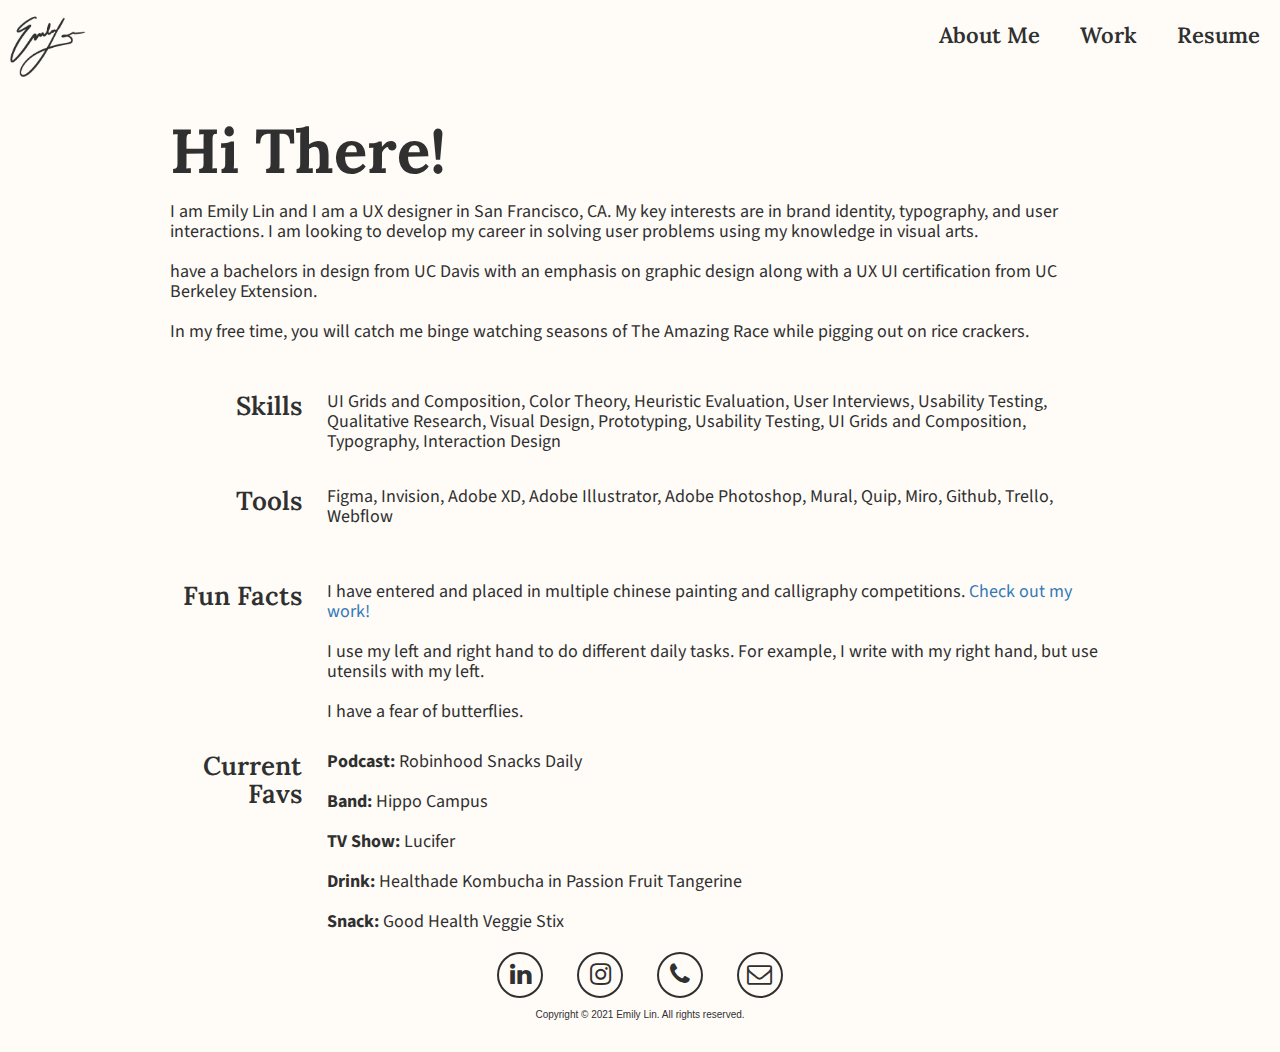
==== about.html @ 2dbc1e43 "1.14" ====
<!DOCTYPE html>
<html lang="en">
<head>
    <meta charset="UTF-8">
    <meta name="viewport" content="width=device-width, initial-scale=1.0">
    <title>Home</title>
    <link rel="stylesheet" href="https://maxcdn.bootstrapcdn.com/bootstrap/3.4.1/css/bootstrap.min.css">
    <link rel="preconnect" href="https://fonts.gstatic.com"> 
    <link href="https://fonts.googleapis.com/css2?family=Lora:ital,wght@0,500;0,600;0,700;1,400;1,500;1,600;1,700&family=Source+Sans+Pro:ital,wght@0,300;0,400;0,600;0,700;1,200;1,300;1,400;1,600;1,700&display=swap" rel="stylesheet">
    <link href="https://maxcdn.bootstrapcdn.com/font-awesome/4.6.3/css/font-awesome.min.css" rel="stylesheet">
    <link href="css/case.css" rel="stylesheet" type="text/css">
    <link rel="icon" href="./Images/LogoFFFCF8.png">
</head>

<body>

<nav>
    <a href="index.html">
        <img src="./Images/Logo303030.png" height="90">
     </a>
        <ul>
            <li><a href="about.html">About Me</a></li>
            <li><a href="work.html">Work</a></li>
            <li><a href="resume.html">Resume</a></li>
        </ul>
 </nav>

 <div class="container-fluid">
     <!---->
    <div class= "section">
  
            <h1>Hi There!</h1>
            <h3>I am Emily Lin and I am a UX designer in San Francisco, CA. My key interests are in brand identity, typography, and user interactions. I am looking to develop my career in solving user problems using my knowledge in visual arts. 
            </h3>
            <h3>have a bachelors in design from UC Davis with an emphasis on graphic design along with a UX UI certification from UC Berkeley Extension.
            </h3>
            <h3>In my free time, you will catch me binge watching seasons of The Amazing Race while pigging out on rice crackers. 
            </h3>
        
    </div>


    <div class= "section">
        <div class="col-sm-2">
            <h2>Skills</h2>
        </div>
        <div class="col-sm-10">
            <h3>UI Grids and Composition, Color Theory, Heuristic Evaluation, User Interviews, Usability Testing, Qualitative Research, Visual Design, Prototyping, Usability Testing, UI Grids and Composition, Typography, Interaction Design
            </h3>
        </div>
    </div>

    <div class= "section">
        <div class="col-sm-2">
            <h2>Tools</h2>
        </div>
        <div class="col-sm-10">
            <h3>Figma, Invision, Adobe XD, Adobe Illustrator, Adobe Photoshop, Mural, Quip, Miro, Github, Trello, Webflow
            </h3>
        </div>
    </div>

    <div class= "section">
        <div class="col-sm-2">
            <h2>Fun Facts</h2>
        </div>
        <div class="col-sm-10">
            <h3>I have entered and placed in multiple chinese painting and calligraphy competitions. 
                <a class="artLink" href="artwork.html">  Check out my work!</a>
            </h3>
                <h3>I use my left and right hand to do different daily tasks. For example, I write with my right hand, but use utensils with my left.</h2>
                <h3>I have a fear of butterflies.</h2>
            </div>
    </div>

    <div class= "section">
        <div class="col-sm-2">
                <h2>Current Favs</h2>
            </div>
            <div class="col-sm-10">
                <h3><b>Podcast:</b> Robinhood Snacks Daily</h3>
                <h3><b>Band:</b> Hippo Campus</h3>
                <h3><b>TV Show:</b> Lucifer </h3>
                <h3><b>Drink:</b> Healthade Kombucha in Passion Fruit Tangerine</h3>
                <h3><b>Snack:</b> Good Health Veggie Stix</h3>
            </div>
    </div>
</div>

<footer>
    <div class="social">
      <ul>
        <li class="icon">
          <button class="border"><a href="https://www.linkedin.com/in/emliylin19/"><i class="fa fa-linkedin"></i></button></a>
        </li>
        <li class="icon">
          <button class="border"><a href="https://www.instagram.com/randemdoodles/"><i class="fa fa-instagram"></i></button></a>
        </li>
        <li class="icon">
            <button class="border"><a href="tel:510-386-0352"><i class="fa fa-phone"></i></button></a>
        </li>
        <li class="icon">
            <button class="border"> <a href="mailto:lin.emily.y@gmail.com"><i class="fa fa-envelope-o"></i></button></a>
          </li>
      </ul>
    </div>  
    <div class="copyright">
            <p>Copyright © 2021 Emily Lin. All rights reserved.</p>
    </div>
</footer>

</body>
</html>
---- css/case.css ----
body {
    background-color:#FFFCF8;
    padding: 0;
}

nav {
    width:100%;
}

nav ul {
    list-style-type: none;
    margin: 0;
    display: flex;
    float: right;
}

nav li {
    font-family: 'Lora', serif;
    font-weight: 600;
    list-style-type: none;
    padding: 20px;
    font-size: 22px;
}

nav li a {
    text-decoration: none;
    color:#303030;
}

nav li a:hover {
    color:#7A3324;
    transition:0.3s;
    text-decoration: none; 
}

nav li a:visited {
    color:#7A3324;
    font-size: 20px;
}

nav ul li {
    transition: ease .3s;
}
  
nav ul:hover > li {
    opacity: 0.5;
}
  
nav ul:hover > li:hover {
    opacity: 1;
}

h1 {
    font-family: 'Lora', serif;
    font-size: 62px;
    font-weight: 700;
    color: #303030;
    line-height: 62px;
}

h2 {
    font-family: 'Lora', serif;
    font-size: 26px;
    font-weight: 600;
    color: #303030;
    line-height: 28px;
    padding-right:10px;
}

h3 {
    font-family: 'Source Sans Pro', sans-serif;
    font-size: 18px;
    font-weight: 400;
    color: #303030;
    line-height: 20px;
}

h4 {
    font-family: 'Source Sans Pro', sans-serif;
    font-size: 18px;
    font-weight:600;
    color:#303030;
    padding-top:12px;
}

h5 {
    font-family: 'Lora', serif;
    font-size: 20px;
    font-weight: 500;
    color: #7A3324;
    width:90%;
    line-height:24px;
    padding: 0 0 0 20px;
}

h6 {
    font-family: 'Source Sans Pro', sans-serif;
    font-style: italic;
    font-size: 14px;
    font-weight: 300;
    color: #303030;
    padding: 0 0 0 20px;
}

.container-fluid {
    width:75%;
    padding: 0 10px 0 10px;
}

.section {
    padding: 10px 0 10px 0;
}

.overviewList {
    display:block;
}

.deliverables, .insightList  { 
    font-family: 'Source Sans Pro', sans-serif;
    font-style: italic;
    font-size: 18px;
    font-weight:400;
    list-style-type: none;
    text-align: left;
    margin:0;
}

.col-sm-2 {
    text-align:right;
    padding-left:0;
}

.col-sm-4 {
    margin:0;
    padding:0;
    padding-left:15px;
}

.col-sm-6 {
    width:60%;
}

.col-sm-10 {
    padding:0;
    min-height:95px;
}

.centerImgtop1 {
    margin-right: auto;
    margin-left:auto;
    display:block;
    width: 40%;
    padding-top:20px;
    box-shadow: 10px 10px 10px #D6D4D1;
    -moz-box-shadow: 10px 10px 10px #D6D4D1;
    -webkit-box-shadow: 10px 10px 10px #D6D4D1;
    -khtml-box-shadow: 10px 10px 10px #D6D4D1;
}

.centerImgtop {
    display:block;
    margin-right: auto;
    margin-left:auto;
    width: 60%;
    padding-top:20px;
    box-shadow: 10px 10px 10px #D6D4D1;
    -moz-box-shadow: 10px 10px 10px #D6D4D1;
    -webkit-box-shadow: 10px 10px 10px #D6D4D1;
    -khtml-box-shadow: 10px 10px 10px #D6D4D1;
}

.centerImg {
    display:block;
    text-align: center;
    margin-right: auto;
    margin-left:auto;
    width: 80%;
    box-shadow: 10px 10px 10px #D6D4D1;
    -moz-box-shadow: 10px 10px 10px #D6D4D1;
    -webkit-box-shadow: 10px 10px 10px #D6D4D1;
    -khtml-box-shadow: 10px 10px 10px #D6D4D1;
}

.centerImgBlock {
    margin-right: auto;
    margin-left:auto;
    display:block;
    width: 80%;
}

.centerImg img {
    justify-content: center;
}

.centerImg3 {
    width:32%;
    padding:0 0 0 0 0px;
}

.centerImg2 {
    margin-right: auto;
    margin-left:auto;
    display:block;
    max-width: 90%;
    max-height:800px;
    padding:0 0 0 20px;
}

.noPadding {
    font-family: 'Source Sans Pro', sans-serif;
    font-style: italic;
    font-size: 18px;
    font-weight:400;
    margin:0;
    padding:0;
}

.insightList {
    list-style-type: none;
    text-align: left;
    margin:0;
    padding-left:32px;
    font-size: 18px;
}

.bottomNav {
    display: table;
    text-align: center;
    padding: 16px 0 16px 0;
    margin:auto;
}
  
.bottomNav ul {
    text-align: center;
    padding:0px;
}
  
.bottomNav li {
    display: inline-block;
    list-style-type: none;
    margin-left: 20px;
    margin-right: 20px;
    padding:0px;
    text-align: center;
}

.bottomIcon {
    width: 32px;
    height: 32px;
}

.bottomIcon .border {
    background: transparent;
    outline: none;
    color:#303030;
    width: 32px;
    height: 32px;
    -webkit-border-radius: 100px;
    -moz-border-radius: 100px;
    border-radius: 100px;
    border: 2px solid #303030;
    transition: all .2s ease-in-out;
}

.bottomIcon .border:hover {
    background: transparent;
    border-color: #7A3324;
    color: #7A3324;
}
  
.bottomNav ul li {
    transition: ease .3s;
}
  
.bottomNav ul:hover > li {
    opacity: 0.5;
}
  
.bottomNav ul:hover > li:hover {
    opacity: 1;
}

.fa-chevron-up, .fa-chevron-right, .fa-chevron-left{
    color: #303030;
    font-size: 18px;
}

.fa-chevron-up:hover, .fa-chevron-right:hover, .fa-chevron-left:hover {
    color: #7A3324;
    font-size: 18px;
}

.feature {
    width:100%;
    display:flex;
    flex-direction: row;
    position: relative;
    justify-content: center;
    margin-left:auto;
    margin-right:auto;
    background-color: #D6D4D1;
}

.workIcon {
    display:flex;
    flex-direction: column;
    margin: 0 10px 0 10px;
}

footer {
    display: table;
    text-align: center;
    margin-left: auto;
    margin-right: auto;
    padding:10px;
}

.social {
    display: table;
}
  
.social ul {
    text-align: center;
    padding:0px;
    margin: 0 auto;
}
  
.social li {
    display: inline-block;
    list-style-type: none;
    margin-left: 15px;
    margin-right: 15px;
    padding:0px;
}
  
.icon {
    width: 46px;
    height: 46px;
}
  
.icon .border {
    background: transparent;
    outline: none;
    color:#303030;
    width: 46px;
    height: 46px;
    -webkit-border-radius: 100px;
    -moz-border-radius: 100px;
    border-radius: 100px;
    border: 2px solid #303030;
    transition: all .2s ease-in-out;
}
  
.icon .border:hover {
    background: transparent;
    border-color: #7A3324;
    color: #7A3324;
}
  
.fa.fa-linkedin, .fa.fa-instagram, .fa.fa-phone,.fa.fa-envelope-o {
    font-size: 25px;
    color:#303030;
}

.fa.fa-linkedin:hover, .fa.fa-instagram:hover, .fa.fa-phone:hover,.fa.fa-envelope-o:hover {
    font-size: 25px;
    color: #7A3324;
}
 
.social ul li {
    transition: ease .3s;
}
  
.social ul:hover > li {
    opacity: 0.5;
}
  
.social ul:hover > li:hover {
    opacity: 1;
}

.copyright {
    font-family: 'Lato', sans-serif;
    font-size: x-small;
    color: #303030;
    padding:10px;
}

.modal {
    display: none; 
    position: fixed;
    z-index: 1; 
    padding-top: 100px; 
    left: 0;
    top: 0;
    width: 100%;
    height: 100%; 
    overflow: scroll;
    background-color: #303030;
}
  
.modal-content {
    margin: auto;
    display: block;
    max-width:90%;
    max-height:90%;
}
  
#caption {
    margin: auto;
    display: block;
    width: 80%;
    max-width: 700px;
    text-align: center;
    color: #FFFCF9;
    padding: 10px 0;
    height: 150px;
}

.modal-content, #caption {
    animation-name: zoom;
    animation-duration: 0.6s;
}
  
@keyframes zoom {
    from {transform:scale(0)}
    to {transform:scale(1)}
}
  
.close {
    position: absolute;
    top: 15px;
    right: 35px;
    color: #FFFCF9;
    font-size: 32px;
    font-weight: bold;
    transition: 0.3s;
}
  
.close:hover, .close:focus {
    color: #FFFCF9;
    text-decoration: none;
} 

@media only screen and (max-width: 1010px) {   
    .centerImg3 {
        width:30%;
        margin-left:10px;
    }
}

@media only screen and (max-width: 930px) {

    .col-sm-2 {
        text-align:left;
        padding:0;
    }
    
    .col-sm-10 {
        width:100%;
    }
}

@media only screen and (max-width: 767px) {

    .col-sm-2 {
        text-align:left;
    }
}

@media only screen and (max-width: 745px) {   
    .col-sm-6 {
        width:100%;
    }
}

@media only screen and (max-width: 550px) {
    nav {
        display:flex;
        float:right;
    }

    .centerImgtop {
        width:95%;
    }

    .overviewList {
        display:flex;
    }

    .centerImg {
        margin-right: auto;
        margin-left:auto;
        display:block;
        width: 90%;
        padding:20px;
    }

    .centerImg3 {
        width:32%;
        margin-left:0px;
    }
}
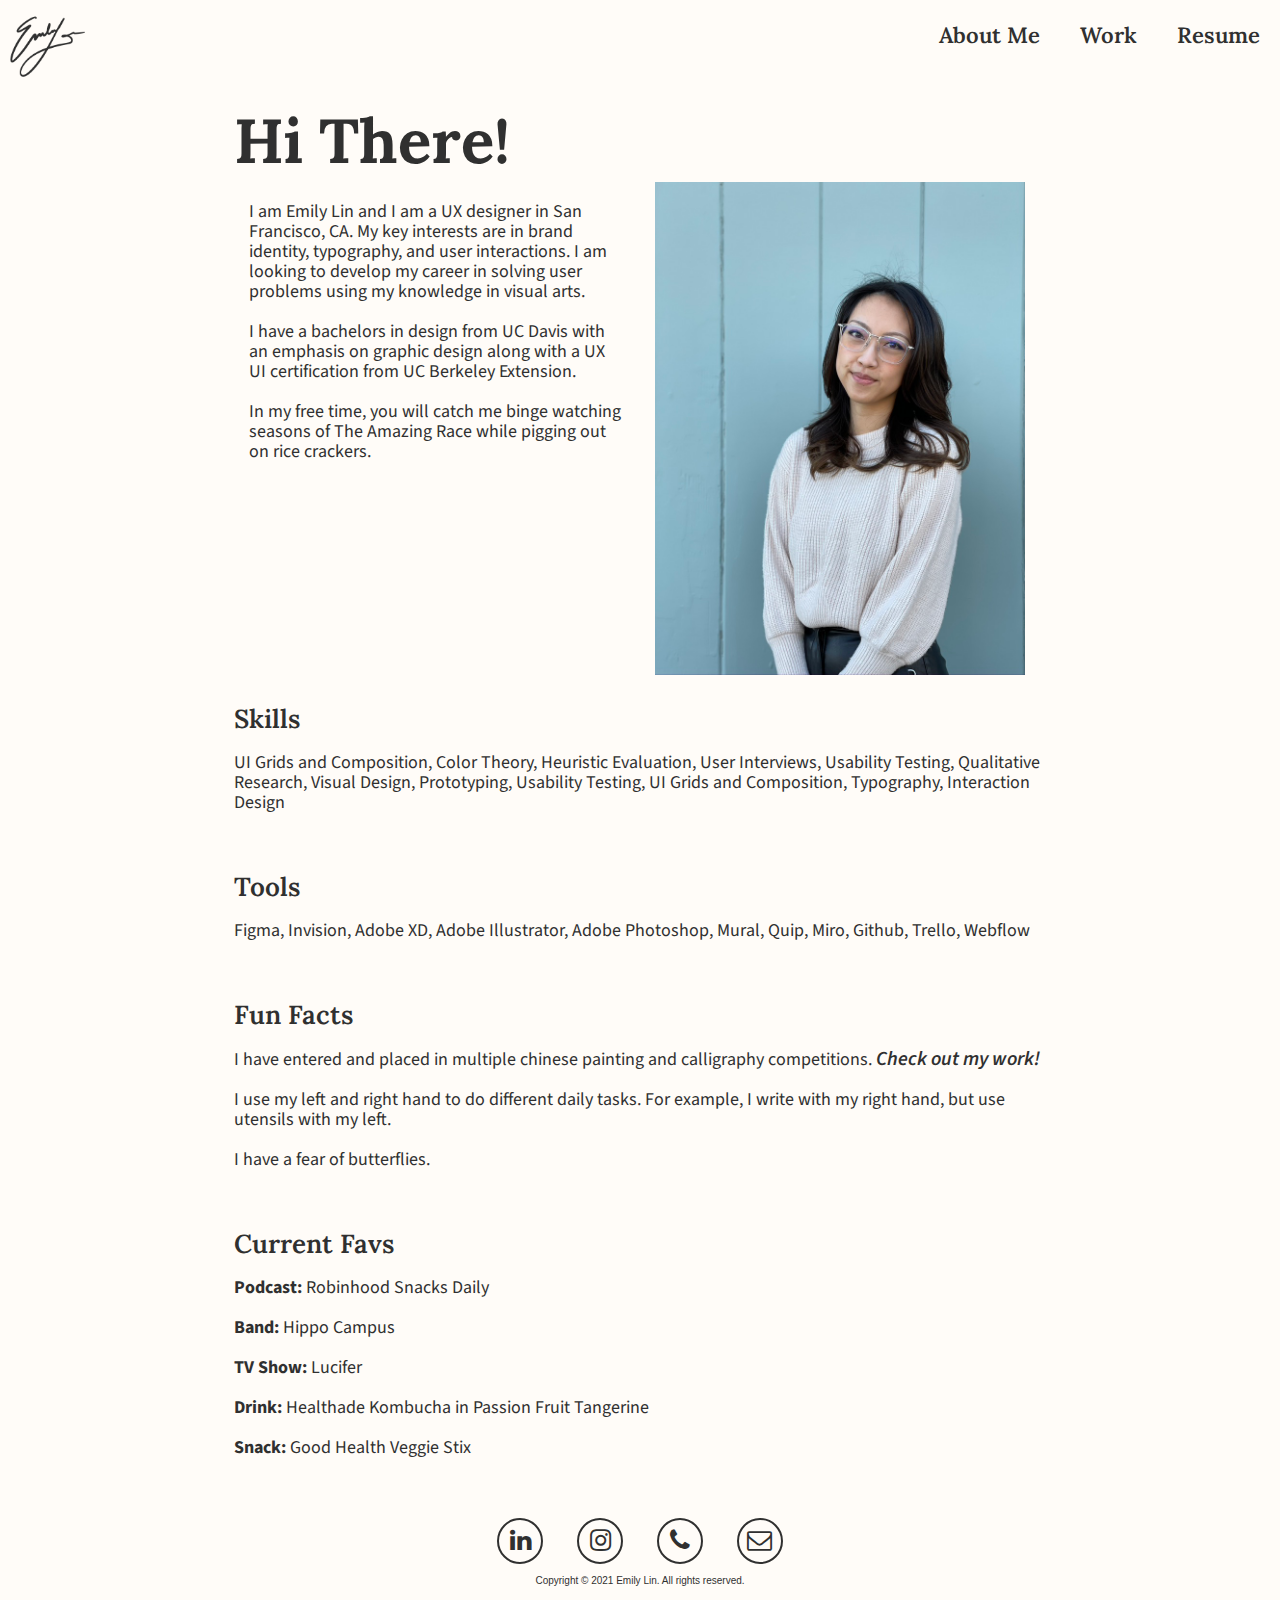
==== commit c8e3da9c: "V3" ====
--- a/about.html
+++ b/about.html
@@ -8,82 +8,74 @@
     <link rel="preconnect" href="https://fonts.gstatic.com"> 
     <link href="https://fonts.googleapis.com/css2?family=Lora:ital,wght@0,500;0,600;0,700;1,400;1,500;1,600;1,700&family=Source+Sans+Pro:ital,wght@0,300;0,400;0,600;0,700;1,200;1,300;1,400;1,600;1,700&display=swap" rel="stylesheet">
     <link href="https://maxcdn.bootstrapcdn.com/font-awesome/4.6.3/css/font-awesome.min.css" rel="stylesheet">
-    <link href="css/case.css" rel="stylesheet" type="text/css">
+    <link href="css/about.css" rel="stylesheet" type="text/css">
     <link rel="icon" href="./Images/LogoFFFCF8.png">
 </head>
 
 <body>
 
-<nav>
-    <a href="index.html">
-        <img src="./Images/Logo303030.png" height="90">
-     </a>
-        <ul>
-            <li><a href="about.html">About Me</a></li>
-            <li><a href="work.html">Work</a></li>
-            <li><a href="resume.html">Resume</a></li>
-        </ul>
- </nav>
+    <nav>
+        <a href="index.html">
+            <img src="./Images/Logo303030.png" height="90">
+         </a>
+            <ul>
+                <li><a href="about.html">About Me</a></li>
+                <li><a href="work.html">Work</a></li>
+                <li><a href="resume.html">Resume</a></li>
+            </ul>
+     </nav>
 
  <div class="container-fluid">
-     <!---->
-    <div class= "section">
-  
+
+    
             <h1>Hi There!</h1>
+        <div class="col-sm-6">
             <h3>I am Emily Lin and I am a UX designer in San Francisco, CA. My key interests are in brand identity, typography, and user interactions. I am looking to develop my career in solving user problems using my knowledge in visual arts. 
+                <br>
+                <br>
+                I have a bachelors in design from UC Davis with an emphasis on graphic design along with a UX UI certification from UC Berkeley Extension.
+                <br>
+                <br>
+                In my free time, you will catch me binge watching seasons of The Amazing Race while pigging out on rice crackers. 
             </h3>
-            <h3>have a bachelors in design from UC Davis with an emphasis on graphic design along with a UX UI certification from UC Berkeley Extension.
-            </h3>
-            <h3>In my free time, you will catch me binge watching seasons of The Amazing Race while pigging out on rice crackers. 
-            </h3>
-        
+        </div>
+
+        <div class= "intro">
+            <div class="col-sm-6">
+                <img src="./Images/profile.jpeg">
+            </div>
+
     </div>
 
 
     <div class= "section">
-        <div class="col-sm-2">
-            <h2>Skills</h2>
-        </div>
-        <div class="col-sm-10">
+        <h2>Skills</h2>
             <h3>UI Grids and Composition, Color Theory, Heuristic Evaluation, User Interviews, Usability Testing, Qualitative Research, Visual Design, Prototyping, Usability Testing, UI Grids and Composition, Typography, Interaction Design
             </h3>
-        </div>
     </div>
 
     <div class= "section">
-        <div class="col-sm-2">
-            <h2>Tools</h2>
-        </div>
-        <div class="col-sm-10">
-            <h3>Figma, Invision, Adobe XD, Adobe Illustrator, Adobe Photoshop, Mural, Quip, Miro, Github, Trello, Webflow
-            </h3>
-        </div>
+        <h2>Tools</h2>
+        <h3>Figma, Invision, Adobe XD, Adobe Illustrator, Adobe Photoshop, Mural, Quip, Miro, Github, Trello, Webflow
+        </h3>
     </div>
 
     <div class= "section">
-        <div class="col-sm-2">
             <h2>Fun Facts</h2>
-        </div>
-        <div class="col-sm-10">
             <h3>I have entered and placed in multiple chinese painting and calligraphy competitions. 
-                <a class="artLink" href="artwork.html">  Check out my work!</a>
+                <a class href="artwork.html">Check out my work!</a>
             </h3>
                 <h3>I use my left and right hand to do different daily tasks. For example, I write with my right hand, but use utensils with my left.</h2>
                 <h3>I have a fear of butterflies.</h2>
-            </div>
     </div>
 
     <div class= "section">
-        <div class="col-sm-2">
                 <h2>Current Favs</h2>
-            </div>
-            <div class="col-sm-10">
                 <h3><b>Podcast:</b> Robinhood Snacks Daily</h3>
                 <h3><b>Band:</b> Hippo Campus</h3>
                 <h3><b>TV Show:</b> Lucifer </h3>
                 <h3><b>Drink:</b> Healthade Kombucha in Passion Fruit Tangerine</h3>
                 <h3><b>Snack:</b> Good Health Veggie Stix</h3>
-            </div>
     </div>
 </div>
 
--- a/css/about.css
+++ b/css/about.css
@@ -0,0 +1,269 @@
+body {
+    background-color:#FFFCF8;
+    padding: 0;
+}
+
+.logo img {
+    height:90px;
+}
+
+nav {
+    width:100%;
+}
+
+nav ul {
+    list-style-type: none;
+    margin: 0;
+    display: flex;
+    float: right;
+}
+
+nav li {
+    font-family: 'Lora', serif;
+    font-weight: 600;
+    list-style-type: none;
+    padding: 20px;
+    font-size: 22px;
+}
+
+nav li a {
+    text-decoration: none;
+    color:#303030;
+}
+
+nav li a:visited {
+    color:#7A3324;
+    font-size: 20px;
+}
+
+nav li a:hover {
+    color:#FFBD7B;
+    transition:0.3s;
+    text-decoration: none; 
+}
+
+nav ul li {
+    transition: ease .3s;
+}
+  
+nav ul:hover > li {
+    opacity: 0.5;
+}
+  
+nav ul:hover > li:hover {
+    opacity: 1;
+}
+
+h1 {
+    font-family: 'Lora', serif;
+    font-size: 62px;
+    font-weight: 700;
+    color: #303030;
+    line-height: 62px;
+}
+
+h2 {
+    font-family: 'Lora', serif;
+    font-size: 26px;
+    font-weight: 600;
+    color: #303030;
+    line-height: 28px;
+    padding-right:10px;
+}
+
+h3 {
+    font-family: 'Source Sans Pro', sans-serif;
+    font-size: 18px;
+    font-weight: 400;
+    color: #303030;
+    line-height: 20px;
+}
+
+h4 {
+    font-family: 'Source Sans Pro', sans-serif;
+    font-size: 18px;
+    font-weight:600;
+    color:#303030;
+    padding-top:12px;
+}
+
+h5 {
+    font-family: 'Lora', serif;
+    font-size: 18px;
+    font-weight: 500;
+    color: #7A3324;
+    width:90%;
+    line-height:22px;
+    padding: 0 0 0 20px;
+}
+
+h6 {
+    font-family: 'Source Sans Pro', sans-serif;
+    font-style: italic;
+    font-size: 14px;
+    font-weight: 300;
+    color: #303030;
+    padding: 0 0 0 20px;
+}
+
+.container-fluid {
+    width:65%;
+    padding: 0 10px 0 10px;
+}
+
+.intro {
+    display:block;
+    justify-content: center;
+    align-content: center;
+}
+
+.intro img {
+    margin-right: auto;
+    margin-left:auto;
+    display:block;
+    width:370px;
+}
+
+.section {
+    padding: 10px 0 10px 0;
+    margin-bottom:10px;
+}
+
+.section a{
+    font-family: 'Source Sans Pro', sans-serif;
+    font-weight: 600;
+    font-style: italic;
+    color: #303030;
+    text-decoration: none;
+    font-size: 20px;
+}
+
+.section a:visited{
+    color:#7A3324;
+}
+
+.section a:hover {
+    color:#FFBD7B;
+}
+
+footer {
+    display: table;
+    text-align: center;
+    margin-left: auto;
+    margin-right: auto;
+    padding:10px;
+    margin-top:20px;
+}
+
+.social {
+    display: table;
+}
+  
+.social ul {
+    text-align: center;
+    padding:0px;
+    margin: 0 auto;
+}
+  
+.social li {
+    display: inline-block;
+    list-style-type: none;
+    margin-left: 15px;
+    margin-right: 15px;
+    padding:0px;
+}
+  
+.icon {
+    width: 46px;
+    height: 46px;
+}
+  
+.icon .border {
+    background: transparent;
+    outline: none;
+    color:#303030;
+    width: 46px;
+    height: 46px;
+    -webkit-border-radius: 100px;
+    -moz-border-radius: 100px;
+    border-radius: 100px;
+    border: 2px solid #303030;
+    transition: all .2s ease-in-out;
+}
+  
+.icon .border:hover {
+    background: transparent;
+    border-color: #7A3324;
+    color: #7A3324;
+}
+  
+.fa.fa-linkedin, .fa.fa-instagram, .fa.fa-phone,.fa.fa-envelope-o {
+    font-size: 25px;
+    color:#303030;
+}
+
+.fa.fa-linkedin:hover, .fa.fa-instagram:hover, .fa.fa-phone:hover,.fa.fa-envelope-o:hover {
+    font-size: 25px;
+    color: #7A3324;
+}
+ 
+.social ul li {
+    transition: ease .3s;
+}
+  
+.social ul:hover > li {
+    opacity: 0.5;
+}
+  
+.social ul:hover > li:hover {
+    opacity: 1;
+}
+
+.copyright {
+    font-family: 'Lato', sans-serif;
+    font-size: x-small;
+    color: #303030;
+    padding:10px;
+}
+
+@media only screen and (max-width: 767px) {
+    .intro img {
+        margin-right: auto;
+        margin-left:auto;
+        display:block;
+        width:280px;
+    }
+
+}
+
+@media only screen and (max-width: 550px) {
+    .container-fluid {
+        width:80%;
+    }
+    
+    .logo img {
+        height:75px;
+    }
+
+    nav li {
+        padding:20px 8px 8px 8px;
+        font-size: 18px;
+    }
+
+    nav {
+        display:flex;
+        float:right;
+    }
+
+    h1 {
+        font-size: 50px;
+    }
+
+    .intro img {
+        margin-right: auto;
+        margin-left:auto;
+        display:block;
+        width:250px;
+    }
+
+}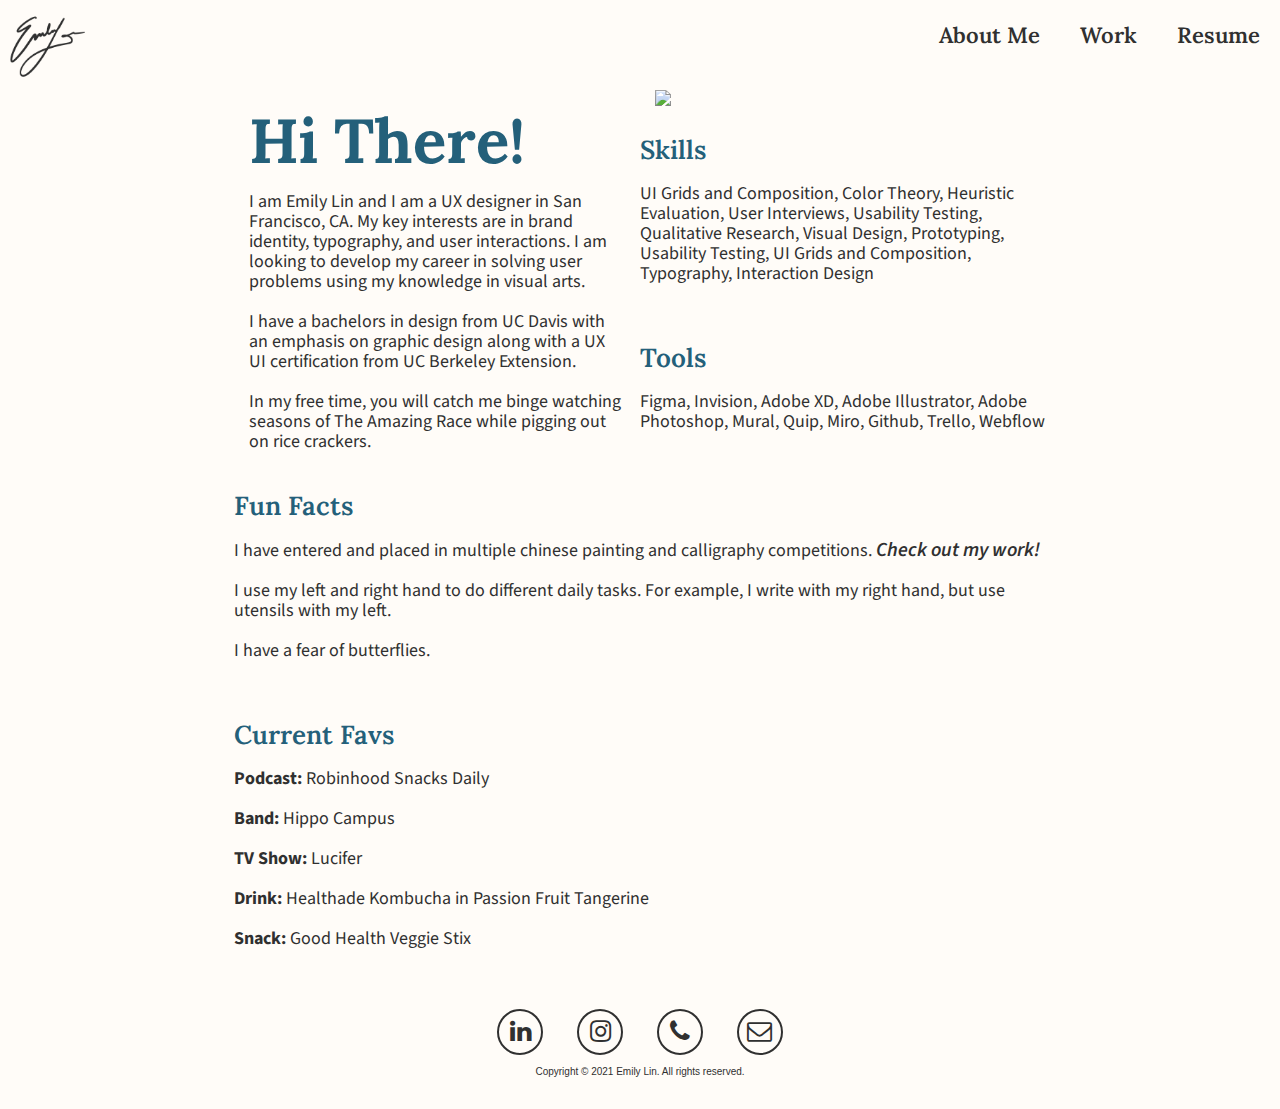
==== commit 39c82605: "V3.1" ====
--- a/about.html
+++ b/about.html
@@ -3,7 +3,7 @@
 <head>
     <meta charset="UTF-8">
     <meta name="viewport" content="width=device-width, initial-scale=1.0">
-    <title>Home</title>
+    <title>About Me</title>
     <link rel="stylesheet" href="https://maxcdn.bootstrapcdn.com/bootstrap/3.4.1/css/bootstrap.min.css">
     <link rel="preconnect" href="https://fonts.gstatic.com"> 
     <link href="https://fonts.googleapis.com/css2?family=Lora:ital,wght@0,500;0,600;0,700;1,400;1,500;1,600;1,700&family=Source+Sans+Pro:ital,wght@0,300;0,400;0,600;0,700;1,200;1,300;1,400;1,600;1,700&display=swap" rel="stylesheet">
@@ -27,9 +27,9 @@
 
  <div class="container-fluid">
 
-    
+        <div class="col-sm-6">
             <h1>Hi There!</h1>
-        <div class="col-sm-6">
+
             <h3>I am Emily Lin and I am a UX designer in San Francisco, CA. My key interests are in brand identity, typography, and user interactions. I am looking to develop my career in solving user problems using my knowledge in visual arts. 
                 <br>
                 <br>
@@ -42,7 +42,7 @@
 
         <div class= "intro">
             <div class="col-sm-6">
-                <img src="./Images/profile.jpeg">
+                <img src="./Images/Profile.jpeg">
             </div>
 
     </div>
@@ -63,7 +63,7 @@
     <div class= "section">
             <h2>Fun Facts</h2>
             <h3>I have entered and placed in multiple chinese painting and calligraphy competitions. 
-                <a class href="artwork.html">Check out my work!</a>
+                <a class href="artwork.html" target="blank">Check out my work!</a>
             </h3>
                 <h3>I use my left and right hand to do different daily tasks. For example, I write with my right hand, but use utensils with my left.</h2>
                 <h3>I have a fear of butterflies.</h2>
@@ -83,10 +83,10 @@
     <div class="social">
       <ul>
         <li class="icon">
-          <button class="border"><a href="https://www.linkedin.com/in/emliylin19/"><i class="fa fa-linkedin"></i></button></a>
+          <button class="border"><a href="https://www.linkedin.com/in/emliylin19/" target="blank"><i class="fa fa-linkedin"></i></button></a>
         </li>
         <li class="icon">
-          <button class="border"><a href="https://www.instagram.com/randemdoodles/"><i class="fa fa-instagram"></i></button></a>
+          <button class="border"><a href="https://www.instagram.com/randemdoodles/" target="blank"><i class="fa fa-instagram"></i></button></a>
         </li>
         <li class="icon">
             <button class="border"><a href="tel:510-386-0352"><i class="fa fa-phone"></i></button></a>
--- a/css/about.css
+++ b/css/about.css
@@ -32,7 +32,7 @@
 }
 
 nav li a:visited {
-    color:#7A3324;
+    color:#24607A;
     font-size: 20px;
 }
 
@@ -58,7 +58,7 @@
     font-family: 'Lora', serif;
     font-size: 62px;
     font-weight: 700;
-    color: #303030;
+    color: #24607A;
     line-height: 62px;
 }
 
@@ -66,7 +66,7 @@
     font-family: 'Lora', serif;
     font-size: 26px;
     font-weight: 600;
-    color: #303030;
+    color: #24607A;
     line-height: 28px;
     padding-right:10px;
 }
@@ -91,7 +91,7 @@
     font-family: 'Lora', serif;
     font-size: 18px;
     font-weight: 500;
-    color: #7A3324;
+    color:#24607A;
     width:90%;
     line-height:22px;
     padding: 0 0 0 20px;
@@ -121,7 +121,8 @@
     margin-right: auto;
     margin-left:auto;
     display:block;
-    width:370px;
+    width:auto;
+    max-height:450px;
 }
 
 .section {
@@ -139,7 +140,7 @@
 }
 
 .section a:visited{
-    color:#7A3324;
+    color:#24607A;
 }
 
 .section a:hover {
@@ -193,8 +194,14 @@
   
 .icon .border:hover {
     background: transparent;
-    border-color: #7A3324;
-    color: #7A3324;
+    border-color: #FFBD7B;
+    color: #FFBD7B; 
+}
+
+.icon .border:visited {
+    background: transparent;
+    border-color: #24607A;
+    color: #24607A;
 }
   
 .fa.fa-linkedin, .fa.fa-instagram, .fa.fa-phone,.fa.fa-envelope-o {
@@ -202,9 +209,14 @@
     color:#303030;
 }
 
+.fa.fa-linkedin:visited, .fa.fa-instagram:visited, .fa.fa-phone:visited,.fa.fa-envelope-o:visited {
+    font-size: 25px;
+    color: #24607A;
+}
+
 .fa.fa-linkedin:hover, .fa.fa-instagram:hover, .fa.fa-phone:hover,.fa.fa-envelope-o:hover {
     font-size: 25px;
-    color: #7A3324;
+    color: #FFBD7B;
 }
  
 .social ul li {
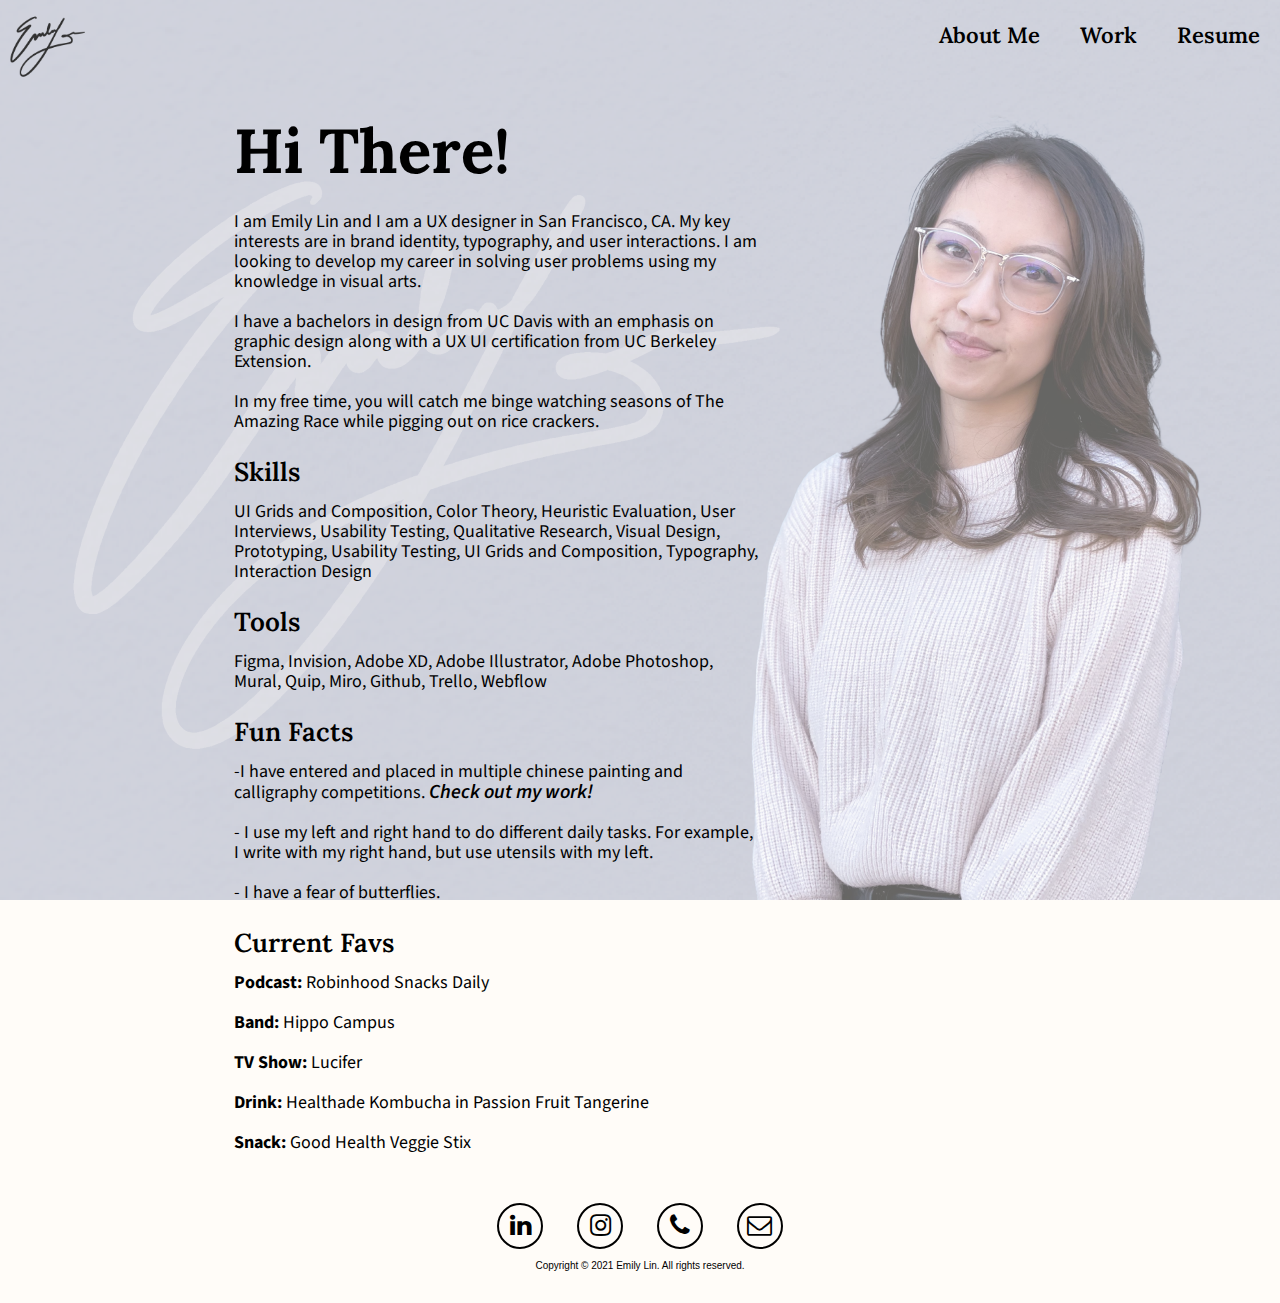
==== commit b9d65c68: "V4 missing ed.gov" ====
--- a/about.html
+++ b/about.html
@@ -25,58 +25,81 @@
             </ul>
      </nav>
 
+
+ 
  <div class="container-fluid">
-
-        <div class="col-sm-6">
-            <h1>Hi There!</h1>
-
+    <div class= "section">
+        <h1>Hi There!</h1>
+        <div class="col-sm-8">
             <h3>I am Emily Lin and I am a UX designer in San Francisco, CA. My key interests are in brand identity, typography, and user interactions. I am looking to develop my career in solving user problems using my knowledge in visual arts. 
-                <br>
-                <br>
-                I have a bachelors in design from UC Davis with an emphasis on graphic design along with a UX UI certification from UC Berkeley Extension.
-                <br>
-                <br>
-                In my free time, you will catch me binge watching seasons of The Amazing Race while pigging out on rice crackers. 
+            <br><br>
+            I have a bachelors in design from UC Davis with an emphasis on graphic design along with a UX UI certification from UC Berkeley Extension.
+            <br><br>
+            In my free time, you will catch me binge watching seasons of The Amazing Race while pigging out on rice crackers. 
             </h3>
-        </div>
-
-        <div class= "intro">
-            <div class="col-sm-6">
-                <img src="./Images/Profile.jpeg">
-            </div>
-
-    </div>
-
-
-    <div class= "section">
         <h2>Skills</h2>
             <h3>UI Grids and Composition, Color Theory, Heuristic Evaluation, User Interviews, Usability Testing, Qualitative Research, Visual Design, Prototyping, Usability Testing, UI Grids and Composition, Typography, Interaction Design
             </h3>
+        <h2>Tools</h2>
+            <h3>Figma, Invision, Adobe XD, Adobe Illustrator, Adobe Photoshop, Mural, Quip, Miro, Github, Trello, Webflow
+            </h3>
+        <h2>Fun Facts</h2>
+            <h3>-I have entered and placed in multiple chinese painting and calligraphy competitions. 
+            <a class href="artwork.html" target="blank">Check out my work!</a>
+            <br><br>
+                - I use my left and right hand to do different daily tasks. For example, I write with my right hand, but use utensils with my left.
+                <br><br>
+                - I have a fear of butterflies.
+            </h3>
+        <h2>Current Favs</h2>
+            <h3><b>Podcast:</b> Robinhood Snacks Daily <br><br>
+            <b>Band:</b> Hippo Campus<br><br>
+            <b>TV Show:</b> Lucifer<br><br>
+            <b>Drink:</b> Healthade Kombucha in Passion Fruit Tangerine<br><br>
+            <b>Snack:</b> Good Health Veggie Stix</h3>
     </div>
+</div>
 
+     <!--
+ <div class="container-fluid">
     <div class= "section">
+        <h1>Hi There!</h1>
+        <div class="col-sm-8">
+            <h3>I am Emily Lin and I am a UX designer in San Francisco, CA. My key interests are in brand identity, typography, and user interactions. I am looking to develop my career in solving user problems using my knowledge in visual arts. 
+            <br><br>
+            I have a bachelors in design from UC Davis with an emphasis on graphic design along with a UX UI certification from UC Berkeley Extension.
+            <br><br>
+            In my free time, you will catch me binge watching seasons of The Amazing Race while pigging out on rice crackers. 
+            </h3>
+        <h2>Skills</h2>
+            <h3>UI Grids and Composition, Color Theory, Heuristic Evaluation, User Interviews, Usability Testing, Qualitative Research, Visual Design, Prototyping, Usability Testing, UI Grids and Composition, Typography, Interaction Design
+            </h3>
         <h2>Tools</h2>
-        <h3>Figma, Invision, Adobe XD, Adobe Illustrator, Adobe Photoshop, Mural, Quip, Miro, Github, Trello, Webflow
-        </h3>
+            <h3>Figma, Invision, Adobe XD, Adobe Illustrator, Adobe Photoshop, Mural, Quip, Miro, Github, Trello, Webflow
+            </h3>
+        <h2>Fun Facts</h2>
+            <h3>-I have entered and placed in multiple chinese painting and calligraphy competitions. 
+            <a class href="artwork.html" target="blank">Check out my work!</a>
+            <br><br>
+                - I use my left and right hand to do different daily tasks. For example, I write with my right hand, but use utensils with my left.
+                <br><br>
+                - I have a fear of butterflies.
+            </h3>
+        <h2>Current Favs</h2>
+            <h3><b>Podcast:</b> Robinhood Snacks Daily <br><br>
+            <b>Band:</b> Hippo Campus<br><br>
+            <b>TV Show:</b> Lucifer<br><br>
+            <b>Drink:</b> Healthade Kombucha in Passion Fruit Tangerine<br><br>
+            <b>Snack:</b> Good Health Veggie Stix</h3>
     </div>
-
-    <div class= "section">
-            <h2>Fun Facts</h2>
-            <h3>I have entered and placed in multiple chinese painting and calligraphy competitions. 
-                <a class href="artwork.html" target="blank">Check out my work!</a>
-            </h3>
-                <h3>I use my left and right hand to do different daily tasks. For example, I write with my right hand, but use utensils with my left.</h2>
-                <h3>I have a fear of butterflies.</h2>
+    <div class="col-sm-4">
+        <img class="img1" src="./Images/Profile.jpeg">
+        <img class="img2" src="./Images/Profile2.jpeg">
+        <img class="img3" src="./Images/Profile.jpeg">
+        <img class="img4" src="./Images/Profile.jpeg">
+    </div> 
     </div>
-
-    <div class= "section">
-                <h2>Current Favs</h2>
-                <h3><b>Podcast:</b> Robinhood Snacks Daily</h3>
-                <h3><b>Band:</b> Hippo Campus</h3>
-                <h3><b>TV Show:</b> Lucifer </h3>
-                <h3><b>Drink:</b> Healthade Kombucha in Passion Fruit Tangerine</h3>
-                <h3><b>Snack:</b> Good Health Veggie Stix</h3>
-    </div>
+-->
 </div>
 
 <footer>
--- a/css/about.css
+++ b/css/about.css
@@ -1,6 +1,13 @@
 body {
+    background-image: url(../Images/AboutBackground.png);
+    background-position: center center;
+    background-size: cover;
+    background-repeat: no-repeat;
     background-color:#FFFCF8;
-    padding: 0;
+    background-attachment: fixed;
+    -webkit-background-size: cover;
+    -moz-background-size: cover;
+    -o-background-size: cover;
 }
 
 .logo img {
@@ -28,16 +35,16 @@
 
 nav li a {
     text-decoration: none;
-    color:#303030;
+    color:#000000;
 }
 
 nav li a:visited {
-    color:#24607A;
+    color:#575F82;
     font-size: 20px;
 }
 
 nav li a:hover {
-    color:#FFBD7B;
+    color:#FFFCF8;
     transition:0.3s;
     text-decoration: none; 
 }
@@ -58,7 +65,7 @@
     font-family: 'Lora', serif;
     font-size: 62px;
     font-weight: 700;
-    color: #24607A;
+    color: #000000;
     line-height: 62px;
 }
 
@@ -66,8 +73,8 @@
     font-family: 'Lora', serif;
     font-size: 26px;
     font-weight: 600;
-    color: #24607A;
-    line-height: 28px;
+    color: #000000;
+    line-height: 20px;
     padding-right:10px;
 }
 
@@ -75,15 +82,16 @@
     font-family: 'Source Sans Pro', sans-serif;
     font-size: 18px;
     font-weight: 400;
-    color: #303030;
+    color: #000000;
     line-height: 20px;
+    padding-bottom:10px;
 }
 
 h4 {
     font-family: 'Source Sans Pro', sans-serif;
     font-size: 18px;
     font-weight:600;
-    color:#303030;
+    color:#000000;
     padding-top:12px;
 }
 
@@ -102,7 +110,7 @@
     font-style: italic;
     font-size: 14px;
     font-weight: 300;
-    color: #303030;
+    color: #000000;
     padding: 0 0 0 20px;
 }
 
@@ -111,18 +119,13 @@
     padding: 0 10px 0 10px;
 }
 
-.intro {
-    display:block;
-    justify-content: center;
-    align-content: center;
-}
-
-.intro img {
-    margin-right: auto;
-    margin-left:auto;
-    display:block;
-    width:auto;
-    max-height:450px;
+.col-sm-6 img {
+    width:100%;
+    height: auto;
+}
+
+.col-sm-8, .col-sm-12 {
+    padding-left: 0;
 }
 
 .section {
@@ -134,7 +137,7 @@
     font-family: 'Source Sans Pro', sans-serif;
     font-weight: 600;
     font-style: italic;
-    color: #303030;
+    color: #000000;
     text-decoration: none;
     font-size: 20px;
 }
@@ -144,7 +147,7 @@
 }
 
 .section a:hover {
-    color:#FFBD7B;
+    color:#FFFCF8;
 }
 
 footer {
@@ -173,7 +176,7 @@
     margin-right: 15px;
     padding:0px;
 }
-  
+
 .icon {
     width: 46px;
     height: 46px;
@@ -182,41 +185,41 @@
 .icon .border {
     background: transparent;
     outline: none;
-    color:#303030;
+    color:#000000;
     width: 46px;
     height: 46px;
     -webkit-border-radius: 100px;
     -moz-border-radius: 100px;
     border-radius: 100px;
-    border: 2px solid #303030;
+    border: 2px solid #000000;
     transition: all .2s ease-in-out;
 }
   
 .icon .border:hover {
     background: transparent;
-    border-color: #FFBD7B;
-    color: #FFBD7B; 
+    border-color: #FFFCF8;
+    color:#FFFCF8;
 }
 
 .icon .border:visited {
     background: transparent;
-    border-color: #24607A;
-    color: #24607A;
+    border-color: #575F82;
+    color:#575F82;
 }
   
 .fa.fa-linkedin, .fa.fa-instagram, .fa.fa-phone,.fa.fa-envelope-o {
     font-size: 25px;
-    color:#303030;
+    color:#000000;
 }
 
 .fa.fa-linkedin:visited, .fa.fa-instagram:visited, .fa.fa-phone:visited,.fa.fa-envelope-o:visited {
     font-size: 25px;
-    color: #24607A;
+    color:#575F82;
 }
 
 .fa.fa-linkedin:hover, .fa.fa-instagram:hover, .fa.fa-phone:hover,.fa.fa-envelope-o:hover {
     font-size: 25px;
-    color: #FFBD7B;
+    color:#FFFCF8;
 }
  
 .social ul li {
@@ -234,25 +237,24 @@
 .copyright {
     font-family: 'Lato', sans-serif;
     font-size: x-small;
-    color: #303030;
+    color: #000000;
     padding:10px;
 }
 
-@media only screen and (max-width: 767px) {
-    .intro img {
-        margin-right: auto;
-        margin-left:auto;
-        display:block;
-        width:280px;
-    }
-
+@media only screen and (max-width: 2560px) {
+    .img3, .img4 {
+        display:none;
+    }
+}
+
+@media only screen and (max-width: 1024px) {
+    .img3, .img4 {
+        display:block ;
+    }
 }
 
 @media only screen and (max-width: 550px) {
-    .container-fluid {
-        width:80%;
-    }
-    
+
     .logo img {
         height:75px;
     }
@@ -261,21 +263,14 @@
         padding:20px 8px 8px 8px;
         font-size: 18px;
     }
-
-    nav {
+    
+    nav ul { 
         display:flex;
         float:right;
+        margin-right:10px;
     }
 
     h1 {
         font-size: 50px;
     }
-
-    .intro img {
-        margin-right: auto;
-        margin-left:auto;
-        display:block;
-        width:250px;
-    }
-
 }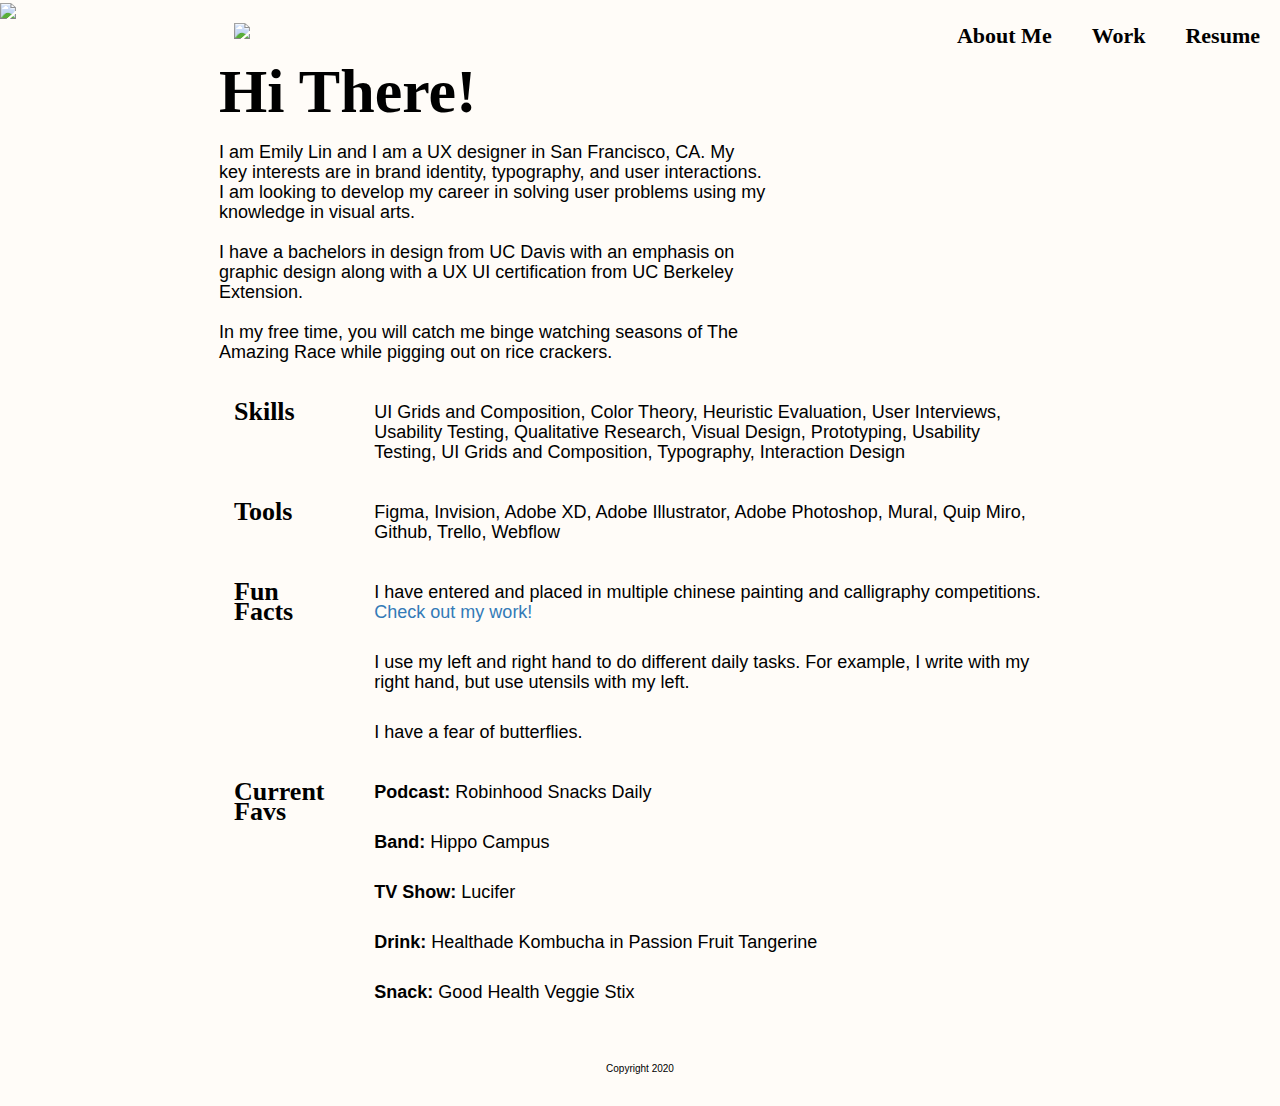
==== commit c3f95fc6: "Old Version" ====
--- a/about.html
+++ b/about.html
@@ -4,125 +4,120 @@
     <meta charset="UTF-8">
     <meta name="viewport" content="width=device-width, initial-scale=1.0">
     <title>About Me</title>
+    <script src="js/index.js"></script>
     <link rel="stylesheet" href="https://maxcdn.bootstrapcdn.com/bootstrap/3.4.1/css/bootstrap.min.css">
-    <link rel="preconnect" href="https://fonts.gstatic.com"> 
-    <link href="https://fonts.googleapis.com/css2?family=Lora:ital,wght@0,500;0,600;0,700;1,400;1,500;1,600;1,700&family=Source+Sans+Pro:ital,wght@0,300;0,400;0,600;0,700;1,200;1,300;1,400;1,600;1,700&display=swap" rel="stylesheet">
-    <link href="https://maxcdn.bootstrapcdn.com/font-awesome/4.6.3/css/font-awesome.min.css" rel="stylesheet">
+    <script src="https://ajax.googleapis.com/ajax/libs/jquery/3.5.1/jquery.min.js"></script>
+    <script src="https://maxcdn.bootstrapcdn.com/bootstrap/3.4.1/js/bootstrap.min.js"></script>
+    <link href="https://fonts.googleapis.com/css2?family=Abril+Fatface&family=Roboto:ital,wght@0,300;0,400;0,500;0,700;1,300;1,400;1,700&display=swap" rel="stylesheet">
+    <link rel="stylesheet" href="https://use.fontawesome.com/releases/v5.14.0/css/all.css" integrity="sha384-HzLeBuhoNPvSl5KYnjx0BT+WB0QEEqLprO+NBkkk5gbc67FTaL7XIGa2w1L0Xbgc" crossorigin="anonymous">
     <link href="css/about.css" rel="stylesheet" type="text/css">
-    <link rel="icon" href="./Images/LogoFFFCF8.png">
 </head>
 
 <body>
+    
+<nav>
+    <a href="index.html">
+        <img src="./Images/Emily Logo Black.png" height="80">    
+    </a>
+        <ul>
+            <li><a href="about.html">About Me</a></li>
+            <li><a href="work.html">Work</a></li>
+            <li><a href="resume.html">Resume</a></li>
+        </ul>
+</nav>
 
-    <nav>
-        <a href="index.html">
-            <img src="./Images/Logo303030.png" height="90">
-         </a>
-            <ul>
-                <li><a href="about.html">About Me</a></li>
-                <li><a href="work.html">Work</a></li>
-                <li><a href="resume.html">Resume</a></li>
-            </ul>
-     </nav>
+<div class="container-fluid">
+    <div class= "featWork">
+        <div class="row">
+            <div class="col-sm-4">
+            <img src="./Images/Emily Profile.JPG">
+        </div>
 
+        <div class="col-sm-8">
+            <h1>Hi There!</h1>
+            <h3>I am Emily Lin and I am a UX designer in San Francisco, CA. My key interests are in brand identity, typography, and user interactions. I am looking to develop my career in solving user problems using my knowledge in visual arts. 
+                <br>
+                <br>
+                I have a bachelors in design from UC Davis with an emphasis on graphic design along with a UX UI certification from UC Berkeley Extension.
+                <br>
+                <br>
+                In my free time, you will catch me binge watching seasons of The Amazing Race while pigging out on rice crackers. 
+            </h3>
+        </div>
+    </div>
 
- 
- <div class="container-fluid">
-    <div class= "section">
-        <h1>Hi There!</h1>
-        <div class="col-sm-8">
-            <h3>I am Emily Lin and I am a UX designer in San Francisco, CA. My key interests are in brand identity, typography, and user interactions. I am looking to develop my career in solving user problems using my knowledge in visual arts. 
-            <br><br>
-            I have a bachelors in design from UC Davis with an emphasis on graphic design along with a UX UI certification from UC Berkeley Extension.
-            <br><br>
-            In my free time, you will catch me binge watching seasons of The Amazing Race while pigging out on rice crackers. 
-            </h3>
-        <h2>Skills</h2>
-            <h3>UI Grids and Composition, Color Theory, Heuristic Evaluation, User Interviews, Usability Testing, Qualitative Research, Visual Design, Prototyping, Usability Testing, UI Grids and Composition, Typography, Interaction Design
-            </h3>
-        <h2>Tools</h2>
-            <h3>Figma, Invision, Adobe XD, Adobe Illustrator, Adobe Photoshop, Mural, Quip, Miro, Github, Trello, Webflow
-            </h3>
-        <h2>Fun Facts</h2>
-            <h3>-I have entered and placed in multiple chinese painting and calligraphy competitions. 
-            <a class href="artwork.html" target="blank">Check out my work!</a>
-            <br><br>
-                - I use my left and right hand to do different daily tasks. For example, I write with my right hand, but use utensils with my left.
-                <br><br>
-                - I have a fear of butterflies.
-            </h3>
-        <h2>Current Favs</h2>
-            <h3><b>Podcast:</b> Robinhood Snacks Daily <br><br>
-            <b>Band:</b> Hippo Campus<br><br>
-            <b>TV Show:</b> Lucifer<br><br>
-            <b>Drink:</b> Healthade Kombucha in Passion Fruit Tangerine<br><br>
-            <b>Snack:</b> Good Health Veggie Stix</h3>
+    <div class= "featWork">
+        <div class= "skills">
+            <div class="row">
+                <div class="col-sm-2">
+                <h2>Skills</h2>
+            </div>
+            <div class="col-sm-10">
+                <h3>UI Grids and Composition, Color Theory, Heuristic Evaluation, User Interviews, Usability Testing, Qualitative Research, Visual Design, Prototyping, Usability Testing, UI Grids and Composition, Typography, Interaction Design
+                </h3>
+            </div>
+        </div>
+
+        <div class= "tools">
+            <div class="row">
+                <div class="col-sm-2">
+                <h2>Tools</h2>
+            </div>
+            <div class="col-sm-10">
+                <h3>Figma, Invision, Adobe XD, Adobe Illustrator, Adobe Photoshop, Mural, Quip
+                    Miro, Github, Trello, Webflow
+                </h3>
+            </div>
+        </div>
+
+        <div class= "fun">
+            <div class="row">
+                <div class="col-sm-2">
+                <h2>Fun Facts</h2>
+            </div>
+            <div class="col-sm-10">
+                <h3>I have entered and placed in multiple chinese painting and calligraphy competitions. 
+                    <a class="artLink" href="artwork.html">  Check out my work!</a>
+                </h3>
+                <h3>I use my left and right hand to do different daily tasks. For example, I write with my right hand, but use utensils with my left.</h2>
+                <h3>I have a fear of butterflies.</h2>
+            </div>
+        </div>
+
+        <div class= "interests">
+            <div class="row">
+                <div class="col-sm-2">
+                <h2>Current Favs</h2>
+            </div>
+            <div class="col-sm-10">
+                <h3><b>Podcast:</b> Robinhood Snacks Daily</h3>
+                <h3><b>Band:</b> Hippo Campus</h3>
+                <h3><b>TV Show:</b> Lucifer </h3>
+                <h3><b>Drink:</b> Healthade Kombucha in Passion Fruit Tangerine</h3>
+                <h3><b>Snack:</b> Good Health Veggie Stix</h3>
+            </div>
+        </div>
     </div>
 </div>
 
-     <!--
- <div class="container-fluid">
-    <div class= "section">
-        <h1>Hi There!</h1>
-        <div class="col-sm-8">
-            <h3>I am Emily Lin and I am a UX designer in San Francisco, CA. My key interests are in brand identity, typography, and user interactions. I am looking to develop my career in solving user problems using my knowledge in visual arts. 
-            <br><br>
-            I have a bachelors in design from UC Davis with an emphasis on graphic design along with a UX UI certification from UC Berkeley Extension.
-            <br><br>
-            In my free time, you will catch me binge watching seasons of The Amazing Race while pigging out on rice crackers. 
-            </h3>
-        <h2>Skills</h2>
-            <h3>UI Grids and Composition, Color Theory, Heuristic Evaluation, User Interviews, Usability Testing, Qualitative Research, Visual Design, Prototyping, Usability Testing, UI Grids and Composition, Typography, Interaction Design
-            </h3>
-        <h2>Tools</h2>
-            <h3>Figma, Invision, Adobe XD, Adobe Illustrator, Adobe Photoshop, Mural, Quip, Miro, Github, Trello, Webflow
-            </h3>
-        <h2>Fun Facts</h2>
-            <h3>-I have entered and placed in multiple chinese painting and calligraphy competitions. 
-            <a class href="artwork.html" target="blank">Check out my work!</a>
-            <br><br>
-                - I use my left and right hand to do different daily tasks. For example, I write with my right hand, but use utensils with my left.
-                <br><br>
-                - I have a fear of butterflies.
-            </h3>
-        <h2>Current Favs</h2>
-            <h3><b>Podcast:</b> Robinhood Snacks Daily <br><br>
-            <b>Band:</b> Hippo Campus<br><br>
-            <b>TV Show:</b> Lucifer<br><br>
-            <b>Drink:</b> Healthade Kombucha in Passion Fruit Tangerine<br><br>
-            <b>Snack:</b> Good Health Veggie Stix</h3>
+
+<div class="scrollUp">
+    <a href="#"><i class="fas fa-chevron-up"></i></a> 
+</div>  
+ 
+<footer>
+    <div class="socials">
+        <a href="https://www.instagram.com/randem.doodles/"><i class="fab fa-instagram-square"></i> </a>
+        <a href="http://www.linkedin.com/in/emily-lin-1ab828131"><i class="fab fa-linkedin"></i> </a>
+        <a href="mailto:lin.emily.y@gmail.com"> <i class="fas fa-envelope-square"></i> </a>
+        <a href="tel:510-386-0352"><i class="fas fa-phone-square-alt"></i></a>
     </div>
-    <div class="col-sm-4">
-        <img class="img1" src="./Images/Profile.jpeg">
-        <img class="img2" src="./Images/Profile2.jpeg">
-        <img class="img3" src="./Images/Profile.jpeg">
-        <img class="img4" src="./Images/Profile.jpeg">
-    </div> 
-    </div>
--->
-</div>
-
-<footer>
-    <div class="social">
-      <ul>
-        <li class="icon">
-          <button class="border"><a href="https://www.linkedin.com/in/emliylin19/" target="blank"><i class="fa fa-linkedin"></i></button></a>
-        </li>
-        <li class="icon">
-          <button class="border"><a href="https://www.instagram.com/randemdoodles/" target="blank"><i class="fa fa-instagram"></i></button></a>
-        </li>
-        <li class="icon">
-            <button class="border"><a href="tel:510-386-0352"><i class="fa fa-phone"></i></button></a>
-        </li>
-        <li class="icon">
-            <button class="border"> <a href="mailto:lin.emily.y@gmail.com"><i class="fa fa-envelope-o"></i></button></a>
-          </li>
-      </ul>
-    </div>  
     <div class="copyright">
-            <p>Copyright © 2021 Emily Lin. All rights reserved.</p>
-    </div>
+        <p>Copyright 2020</p>
+    </div>    
 </footer>
 
+<script src="https://cdnjs.cloudflare.com/ajax/libs/jquery/3.5.1/jquery.js" integrity="sha256-QWo7LDvxbWT2tbbQ97B53yJnYU3WhH/C8ycbRAkjPDc=" crossorigin="anonymous"></script>
+<script src="https://unpkg.com/tilt.js@1.2.1/dest/tilt.jquery.min.js"></script>
 </body>
 </html>